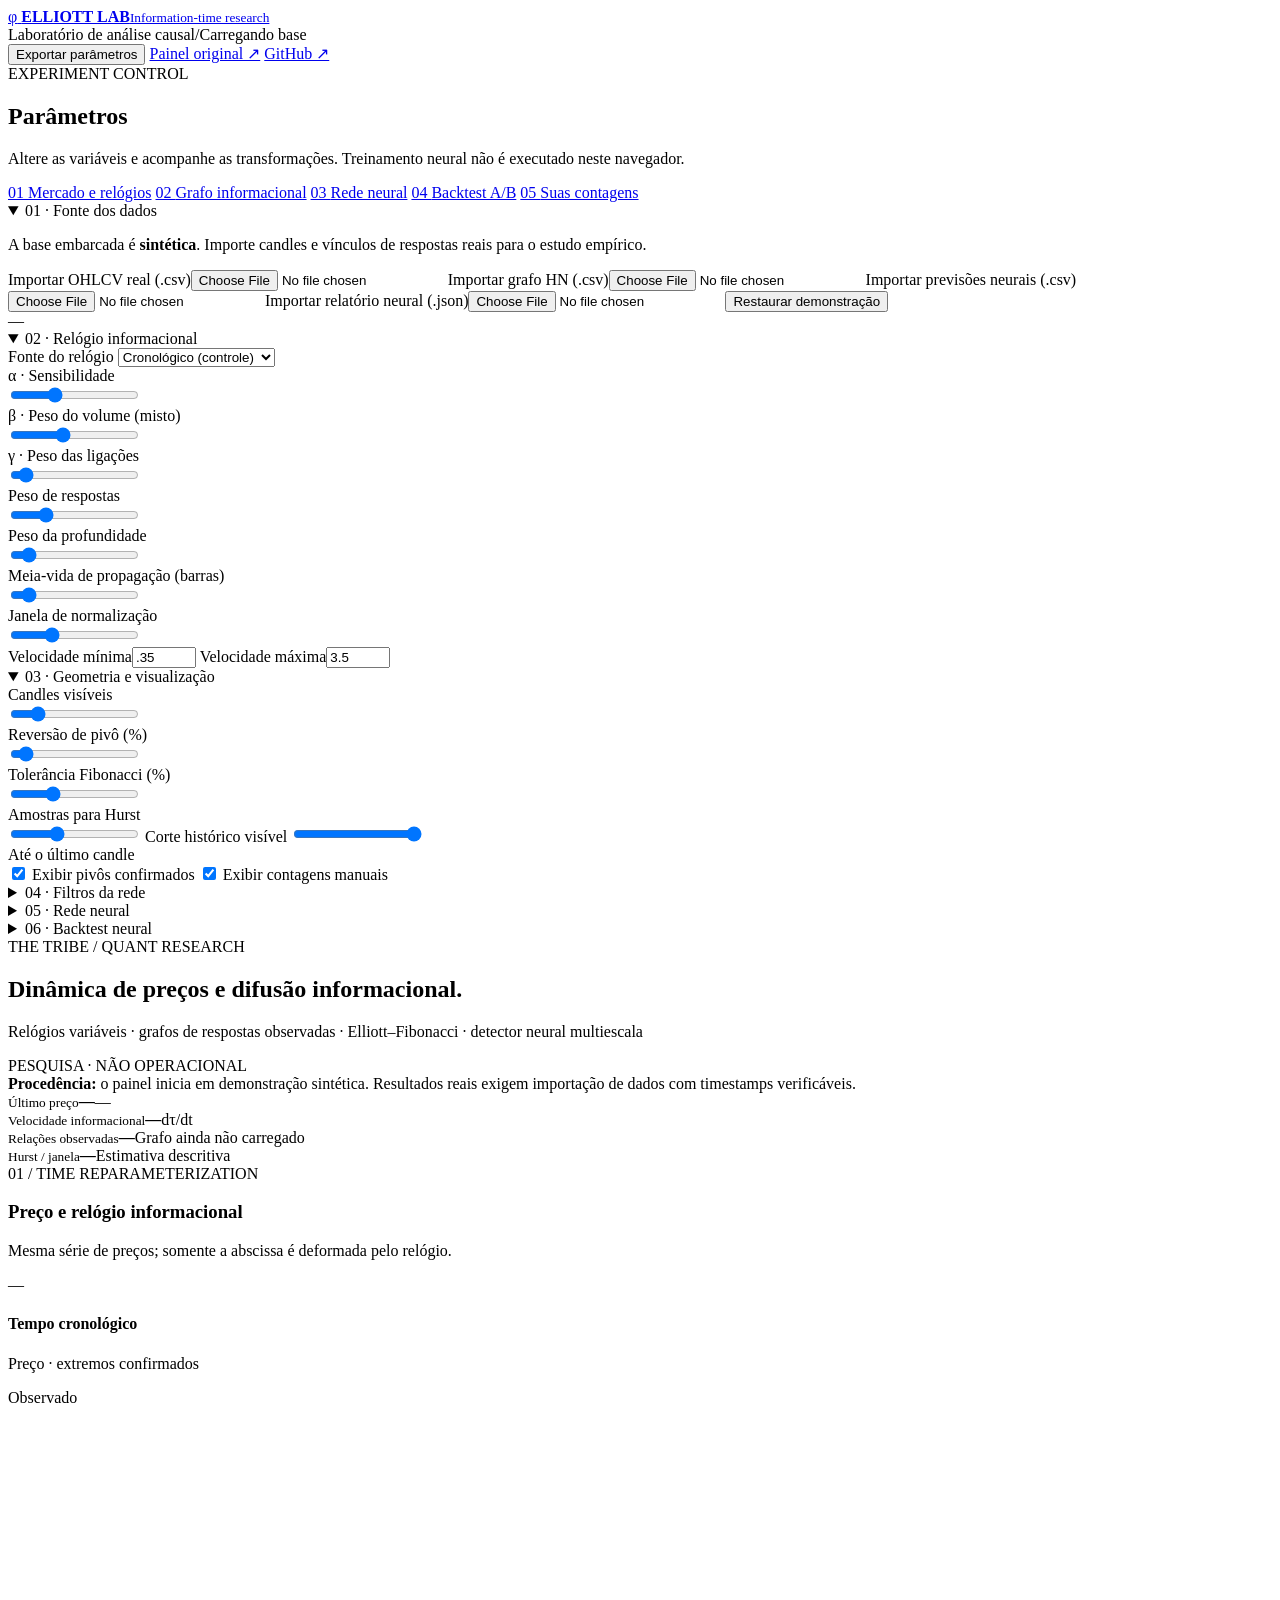
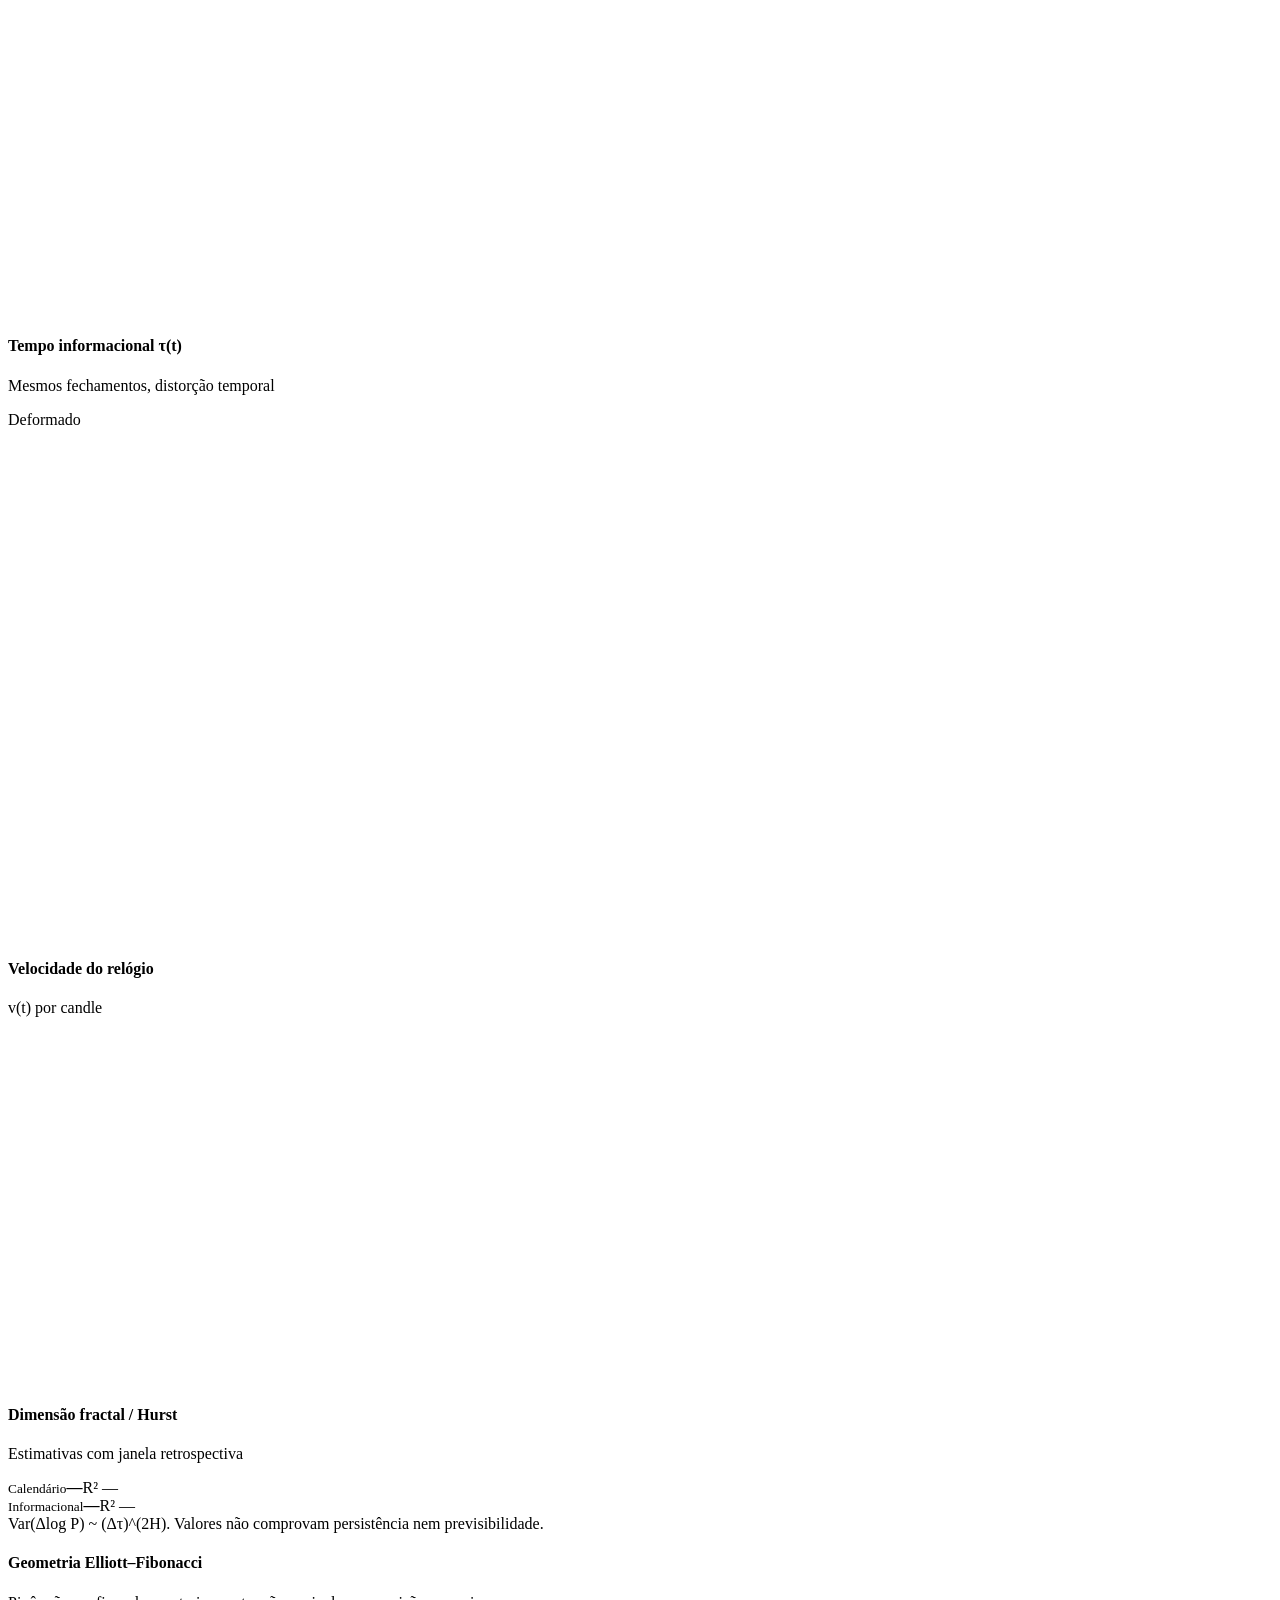
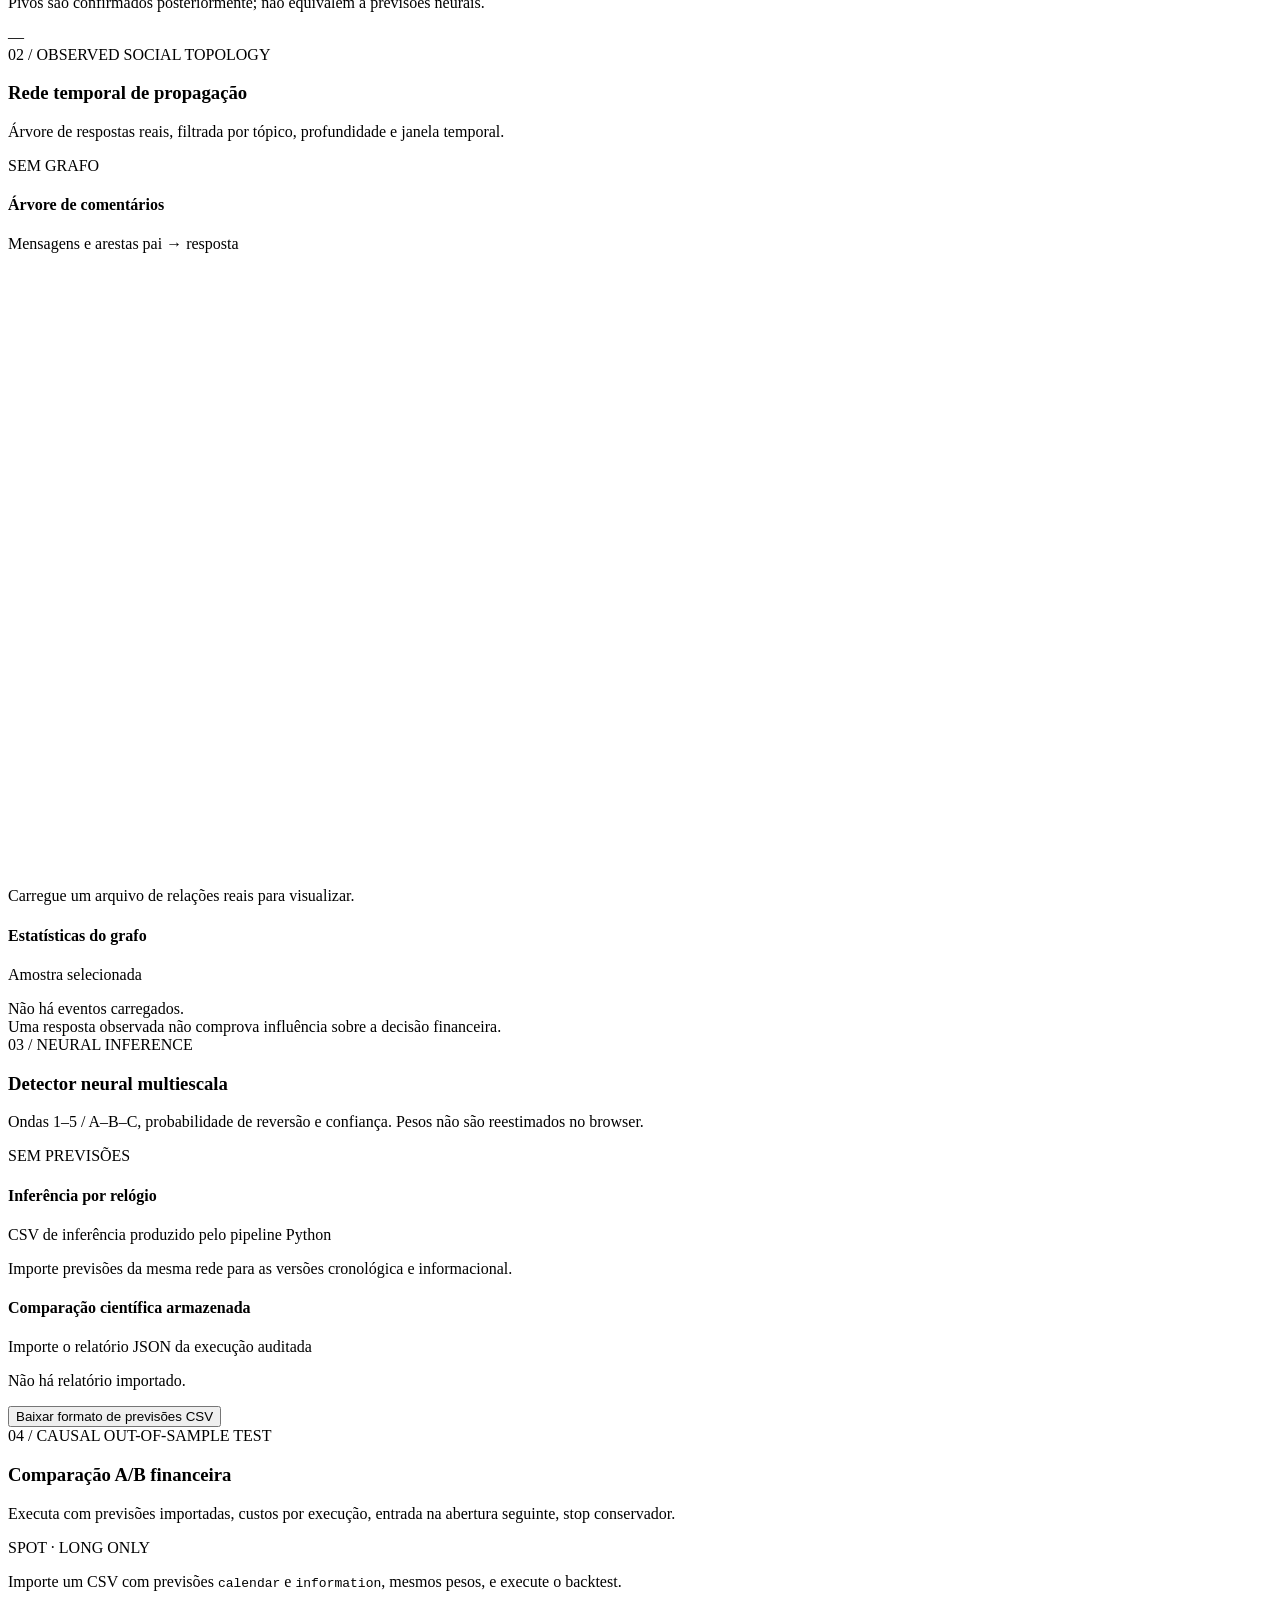
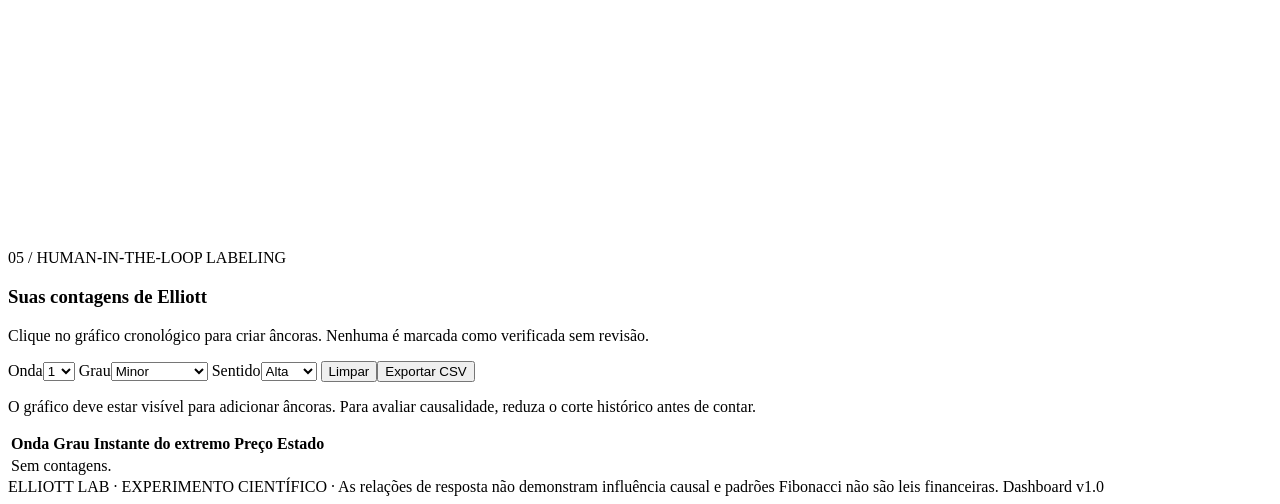
==== demo_output/dashboard.html @ 20eaad5c "feat(dashboard): build multi-panel Elliott research workspace with adjustable controls and data impo" ====
<!doctype html>
<html lang="pt-BR">
<head>
<meta charset="utf-8"/>
<meta name="viewport" content="width=device-width,initial-scale=1"/>
<meta name="theme-color" content="#07101e"/>
<meta name="description" content="Elliott–Fibonacci: laboratório causal de tempo informacional, redes de resposta, ondas e backtest neural."/>
<title>Elliott Lab · Tempo Informacional + Grafo Neural</title>
<link rel="stylesheet" href="/dashboard.css"/>
</head>
<body>
<header class="masthead">
  <a class="brand" href="/" aria-label="Elliott Laboratory, início">
    <span class="brandmark">φ</span>
    <span><strong>ELLIOTT LAB</strong><small>Information-time research</small></span>
  </a>
  <div class="header-center"><span class="status-dot"></span><span>Laboratório de análise causal</span><span class="small-separator">/</span><span id="datasetTag">Carregando base</span></div>
  <div class="header-actions">
    <button class="btn btn-subtle" id="exportConfig" type="button">Exportar parâmetros</button>
    <a class="btn btn-subtle" href="/PAINEL_INTERATIVO.html" target="_blank" rel="noopener">Painel original ↗</a>
    <a class="btn btn-primary" href="https://github.com/TheTRIBE-HighTECH/elliot_waves" target="_blank" rel="noopener">GitHub ↗</a>
  </div>
</header>
<div class="app-layout">
  <aside class="sidebar" id="sidebar" aria-label="Parâmetros do laboratório">
    <div class="sidebar-intro">
      <div class="eyebrow">EXPERIMENT CONTROL</div>
      <h1>Parâmetros</h1>
      <p>Altere as variáveis e acompanhe as transformações. Treinamento neural não é executado neste navegador.</p>
    </div>
    <nav class="side-nav" aria-label="Seções">
      <a href="#sec-market">01 <span>Mercado e relógios</span></a>
      <a href="#sec-graph">02 <span>Grafo informacional</span></a>
      <a href="#sec-neural">03 <span>Rede neural</span></a>
      <a href="#sec-backtest">04 <span>Backtest A/B</span></a>
      <a href="#sec-annotations">05 <span>Suas contagens</span></a>
    </nav>
    <details class="param-group" open>
      <summary>01 · Fonte dos dados</summary>
      <p class="group-note">A base embarcada é <strong>sintética</strong>. Importe candles e vínculos de respostas reais para o estudo empírico.</p>
      <label class="file-btn">Importar OHLCV real (.csv)<input id="marketFile" type="file" accept=".csv,text/csv" /></label>
      <label class="file-btn">Importar grafo HN (.csv)<input id="graphFile" type="file" accept=".csv,text/csv"/></label>
      <label class="file-btn">Importar previsões neurais (.csv)<input id="predictionsFile" type="file" accept=".csv,text/csv"/></label>
      <label class="file-btn">Importar relatório neural (.json)<input id="reportFile" type="file" accept=".json,application/json"/></label>
      <button id="loadDemo" class="btn btn-subtle full" type="button">Restaurar demonstração</button>
      <div class="file-description" id="filesStatus" aria-live="polite">—</div>
    </details>
    <details class="param-group" open>
      <summary>02 · Relógio informacional</summary>
      <label for="clockSource">Fonte do relógio</label>
      <select id="clockSource">
        <option value="calendar">Cronológico (controle)</option>
        <option value="volume">Volume e negociações</option>
        <option value="graph">Grafo de respostas</option>
        <option value="mixed">Volume + grafo</option>
      </select>
      <div class="input-row"><label for="alpha">α · Sensibilidade</label><output id="alphaOut"></output></div>
      <input id="alpha" type="range" min="0" max="2.0" step="0.05" value="0.65"/>
      <div class="input-row"><label for="beta">β · Peso do volume (misto)</label><output id="betaOut"></output></div>
      <input id="beta" type="range" min="0" max="1" step="0.05" value="0.40"/>
      <div class="input-row"><label for="gamma">γ · Peso das ligações</label><output id="gammaOut"></output></div>
      <input id="gamma" type="range" min="0" max="2" step=".05" value=".15"/>
      <div class="input-row"><label for="replyWeight">Peso de respostas</label><output id="replyWeightOut"></output></div>
      <input id="replyWeight" type="range" min="0" max="4" step=".1" value="1"/>
      <div class="input-row"><label for="depthWeight">Peso da profundidade</label><output id="depthWeightOut"></output></div>
      <input id="depthWeight" type="range" min="0" max="2" step=".05" value=".20"/>
      <div class="input-row"><label for="halfLife">Meia-vida de propagação (barras)</label><output id="halfLifeOut"></output></div>
      <input id="halfLife" type="range" min="1" max="72" step="1" value="8"/>
      <div class="input-row"><label for="window">Janela de normalização</label><output id="windowOut"></output></div>
      <input id="window" type="range" min="24" max="500" step="8" value="168"/>
      <div class="paired">
        <label>Velocidade mínima<input id="minSpeed" type="number" min=".1" max="3" step=".05" value=".35"/></label>
        <label>Velocidade máxima<input id="maxSpeed" type="number" min="1" max="10" step=".1" value="3.5"/></label>
      </div>
    </details>
    <details class="param-group" open>
      <summary>03 · Geometria e visualização</summary>
      <div class="input-row"><label for="visibleBars">Candles visíveis</label><output id="visibleBarsOut"></output></div>
      <input id="visibleBars" type="range" min="80" max="3000" step="20" value="600"/>
      <div class="input-row"><label for="reversal">Reversão de pivô (%)</label><output id="reversalOut"></output></div>
      <input id="reversal" type="range" min=".15" max="8" step=".05" value=".7"/>
      <div class="input-row"><label for="fibTolerance">Tolerância Fibonacci (%)</label><output id="fibToleranceOut"></output></div>
      <input id="fibTolerance" type="range" min="1" max="30" step="1" value="10"/>
      <div class="input-row"><label for="hurstWindow">Amostras para Hurst</label><output id="hurstWindowOut"></output></div>
      <input id="hurstWindow" type="range" min="80" max="1000" step="20" value="400"/>
      <label for="cutoff">Corte histórico visível</label>
      <input id="cutoff" type="range" min="30" max="100" step="1" value="100"/>
      <div class="group-note" id="cutoffLabel">Até o último candle</div>
      <label class="check"><input id="showPivots" type="checkbox" checked/> Exibir pivôs confirmados</label>
      <label class="check"><input id="showAnnotations" type="checkbox" checked/> Exibir contagens manuais</label>
    </details>
    <details class="param-group">
      <summary>04 · Filtros da rede</summary>
      <label for="topicFilter">Tópico</label>
      <select id="topicFilter"><option value="">Todos os tópicos</option></select>
      <div class="input-row"><label for="maxNodes">Nós visualizados</label><output id="maxNodesOut"></output></div>
      <input id="maxNodes" type="range" min="20" max="250" step="10" value="100"/>
      <div class="input-row"><label for="minDepth">Profundidade mínima</label><output id="minDepthOut"></output></div>
      <input id="minDepth" type="range" min="0" max="12" step="1" value="0"/>
      <div class="input-row"><label for="graphHorizon">Janela do grafo (horas)</label><output id="graphHorizonOut"></output></div>
      <input id="graphHorizon" type="range" min="24" max="1680" step="24" value="336"/>
    </details>
    <details class="param-group">
      <summary>05 · Rede neural</summary>
      <p class="group-note">Modelo e treinamento: parâmetros exportáveis para o pipeline Python. Probabilidades no navegador exigem CSV de inferência real.</p>
      <label for="architecture">Arquitetura proposta</label>
      <select id="architecture"><option value="tcn_multi">TCN multiescala</option><option value="graph_tcn">TCN + estatísticas de grafo</option><option value="gnn">TCN + GNN de arestas dirigidas</option><option value="mlp">MLP baseline</option><option value="gru_multi">GRU multiescala</option></select>
      <div class="input-row"><label for="epochs">Épocas (próximo treino)</label><output id="epochsOut"></output></div>
      <input id="epochs" type="range" min="2" max="100" step="2" value="12"/>
      <div class="input-row"><label for="dropout">Dropout</label><output id="dropoutOut"></output></div>
      <input id="dropout" type="range" min="0" max=".6" step=".05" value=".1"/>
      <div class="input-row"><label for="horizon">Reversão prevista (horas)</label><output id="horizonOut"></output></div>
      <input id="horizon" type="range" min="1" max="72" step="1" value="8"/>
      <label for="scales">Escalas (Fibonacci)</label>
      <select id="scales"><option value="1,3,8">1 · 3 · 8</option><option value="1,5,13">1 · 5 · 13</option><option value="2,8,21">2 · 8 · 21</option><option value="3,13,34">3 · 13 · 34</option></select>
      <label for="seed">Semente de treinamento</label><input id="seed" type="number" min="0" max="999999" step="1" value="31"/>
    </details>
    <details class="param-group">
      <summary>06 · Backtest neural</summary>
      <div class="input-row"><label for="waveProb">Probabilidade mínima: onda 3</label><output id="waveProbOut"></output></div>
      <input id="waveProb" type="range" min=".05" max=".95" step=".05" value=".45"/>
      <div class="input-row"><label for="revThr">Reversão máxima prevista</label><output id="revThrOut"></output></div>
      <input id="revThr" type="range" min=".05" max=".95" step=".05" value=".50"/>
      <div class="input-row"><label for="confThr">Confiança mínima</label><output id="confThrOut"></output></div>
      <input id="confThr" type="range" min=".05" max=".95" step=".05" value=".55"/>
      <div class="paired"><label>Capital inicial<input id="capital" type="number" min="100" step="100" value="10000"/></label><label>Risco por operação (%)<input id="riskPct" type="number" min=".1" max="10" step=".1" value="1"/></label></div>
      <div class="paired"><label>Taxa (bps/lado)<input id="feeBps" type="number" min="0" max="300" step="1" value="10"/></label><label>Slippage (bps/lado)<input id="slippageBps" type="number" min="0" max="300" step="1" value="3"/></label></div>
      <div class="paired"><label>Stop (%)<input id="stopPct" type="number" min=".1" max="30" step=".1" value="2"/></label><label>Take profit (%)<input id="takePct" type="number" min=".1" max="60" step=".1" value="4"/></label></div>
      <button id="runBacktest" class="btn btn-primary full" type="button">Executar backtest A/B</button>
    </details>
  </aside>
  <main class="workspace" id="main">
    <div class="page-heading"><div><div class="eyebrow">THE TRIBE / QUANT RESEARCH</div><h2>Dinâmica de preços e difusão informacional<span class="accent">.</span></h2><p>Relógios variáveis · grafos de respostas observadas · Elliott–Fibonacci · detector neural multiescala</p></div><div class="heading-pill" id="modeBadge">PESQUISA · NÃO OPERACIONAL</div></div>
    <div class="notice" id="notice"><strong>Procedência:</strong> o painel inicia em demonstração sintética. Resultados reais exigem importação de dados com timestamps verificáveis.</div>
    <div class="stats" id="kpis">
      <article class="stat"><small>Último preço</small><strong id="statPrice">—</strong><span id="statPriceSub">—</span></article>
      <article class="stat"><small>Velocidade informacional</small><strong id="statSpeed">—</strong><span id="statSpeedSub">dτ/dt</span></article>
      <article class="stat"><small>Relações observadas</small><strong id="statEdges">—</strong><span id="statEdgesSub">Grafo ainda não carregado</span></article>
      <article class="stat"><small>Hurst / janela</small><strong id="statHurst">—</strong><span id="statHurstSub">Estimativa descritiva</span></article>
    </div>
    <section class="section" id="sec-market">
      <div class="section-head"><div><div class="eyebrow">01 / TIME REPARAMETERIZATION</div><h3>Preço e relógio informacional</h3><p>Mesma série de preços; somente a abscissa é deformada pelo relógio.</p></div><span class="tag" id="marketCount">—</span></div>
      <div class="chart-grid">
        <article class="panel chart-panel"><div class="panel-heading"><div><h4>Tempo cronológico</h4><p>Preço · extremos confirmados</p></div><span class="chart-key"><i class="line-cyan"></i> Observado</span></div><svg id="calendarChart" role="img" aria-label="Preço no tempo cronológico" viewBox="0 0 600 240" preserveAspectRatio="none"></svg></article>
        <article class="panel chart-panel"><div class="panel-heading"><div><h4>Tempo informacional τ(t)</h4><p>Mesmos fechamentos, distorção temporal</p></div><span class="chart-key"><i class="line-amber"></i> Deformado</span></div><svg id="informationChart" role="img" aria-label="Preço no tempo informacional" viewBox="0 0 600 240" preserveAspectRatio="none"></svg></article>
      </div>
      <div class="chart-grid">
        <article class="panel"><div class="panel-heading"><div><h4>Velocidade do relógio</h4><p>v(t) por candle</p></div></div><svg id="speedChart" viewBox="0 0 600 165" preserveAspectRatio="none" role="img" aria-label="Velocidade informacional ao longo do tempo"></svg></article>
        <article class="panel"><div class="panel-heading"><div><h4>Dimensão fractal / Hurst</h4><p>Estimativas com janela retrospectiva</p></div></div><div class="hurst-dual"><div><small>Calendário</small><strong id="hurstCalendar">—</strong><span id="hurstCalendarR2">R² —</span></div><div><small>Informacional</small><strong id="hurstInformation">—</strong><span id="hurstInformationR2">R² —</span></div></div><div class="math-note" id="hurstNote">Var(Δlog P) ~ (Δτ)^(2H). Valores não comprovam persistência nem previsibilidade.</div></article>
      </div>
      <article class="panel" id="geometryPanel"><div class="panel-heading"><div><h4>Geometria Elliott–Fibonacci</h4><p>Pivôs são confirmados posteriormente; não equivalem a previsões neurais.</p></div></div><div class="fib-details" id="fibDetails">—</div></article>
    </section>
    <section class="section" id="sec-graph">
      <div class="section-head"><div><div class="eyebrow">02 / OBSERVED SOCIAL TOPOLOGY</div><h3>Rede temporal de propagação</h3><p>Árvore de respostas reais, filtrada por tópico, profundidade e janela temporal.</p></div><span class="tag" id="graphStatus">SEM GRAFO</span></div>
      <div class="chart-grid graph-grid">
        <article class="panel graph-panel"><div class="panel-heading"><div><h4>Árvore de comentários</h4><p>Mensagens e arestas pai → resposta</p></div></div><svg id="graphChart" viewBox="0 0 700 340" preserveAspectRatio="xMidYMid meet" role="img" aria-label="Grafo de respostas"></svg><div id="graphLegend" class="graph-legend">Carregue um arquivo de relações reais para visualizar.</div></article>
        <article class="panel"><div class="panel-heading"><div><h4>Estatísticas do grafo</h4><p>Amostra selecionada</p></div></div><div class="graph-stats" id="graphStats">Não há eventos carregados.</div><div class="info-strip" id="graphInterpretation">Uma resposta observada não comprova influência sobre a decisão financeira.</div></article>
      </div>
    </section>
    <section class="section" id="sec-neural">
      <div class="section-head"><div><div class="eyebrow">03 / NEURAL INFERENCE</div><h3>Detector neural multiescala</h3><p>Ondas 1–5 / A–B–C, probabilidade de reversão e confiança. Pesos não são reestimados no browser.</p></div><span class="tag" id="neuralStatus">SEM PREVISÕES</span></div>
      <div class="chart-grid">
        <article class="panel"><div class="panel-heading"><div><h4>Inferência por relógio</h4><p>CSV de inferência produzido pelo pipeline Python</p></div></div><div id="neuralOutputs" class="neural-outputs"><p class="empty-text">Importe previsões da mesma rede para as versões cronológica e informacional.</p></div></article>
        <article class="panel"><div class="panel-heading"><div><h4>Comparação científica armazenada</h4><p>Importe o relatório JSON da execução auditada</p></div></div><div id="reportSummary" class="report-summary"><p class="empty-text">Não há relatório importado.</p></div><button id="downloadExampleSchema" class="btn btn-subtle" type="button">Baixar formato de previsões CSV</button></article>
      </div>
    </section>
    <section class="section" id="sec-backtest">
      <div class="section-head"><div><div class="eyebrow">04 / CAUSAL OUT-OF-SAMPLE TEST</div><h3>Comparação A/B financeira</h3><p>Executa com previsões importadas, custos por execução, entrada na abertura seguinte, stop conservador.</p></div><span class="tag">SPOT · LONG ONLY</span></div>
      <article class="panel"><div id="backtestSummary"><p class="empty-text">Importe um CSV com previsões <code>calendar</code> e <code>information</code>, mesmos pesos, e execute o backtest.</p></div><svg id="equityChart" role="img" aria-label="Curvas de patrimônio A/B" viewBox="0 0 1060 200" preserveAspectRatio="none"></svg></article>
    </section>
    <section class="section" id="sec-annotations">
      <div class="section-head"><div><div class="eyebrow">05 / HUMAN-IN-THE-LOOP LABELING</div><h3>Suas contagens de Elliott</h3><p>Clique no gráfico cronológico para criar âncoras. Nenhuma é marcada como verificada sem revisão.</p></div></div>
      <article class="panel">
        <div class="annotation-controls"><label>Onda<select id="waveLabel"><option>1</option><option>2</option><option>3</option><option>4</option><option>5</option><option>A</option><option>B</option><option>C</option></select></label>
        <label>Grau<select id="waveDegree"><option>Minor</option><option>Minute</option><option>Minuette</option><option>Intermediate</option><option>Primary</option><option>Cycle</option></select></label>
        <label>Sentido<select id="waveDirection"><option value="bull">Alta</option><option value="bear">Baixa</option></select></label>
        <button id="clearAnnotations" class="btn btn-subtle" type="button">Limpar</button><button id="exportAnnotations" class="btn btn-primary" type="button">Exportar CSV</button></div>
        <p id="annotationHelp" class="group-note">O gráfico deve estar visível para adicionar âncoras. Para avaliar causalidade, reduza o corte histórico antes de contar.</p>
        <div class="annotation-table"><table><thead><tr><th>Onda</th><th>Grau</th><th>Instante do extremo</th><th>Preço</th><th>Estado</th><th></th></tr></thead><tbody id="annotationsTable"><tr><td colspan="6">Sem contagens.</td></tr></tbody></table></div>
      </article>
    </section>
    <footer class="footer">ELLIOTT LAB · EXPERIMENTO CIENTÍFICO · As relações de resposta não demonstram influência causal e padrões Fibonacci não são leis financeiras. <span id="footerVersion">Dashboard v1.0</span></footer>
  </main>
</div>
<div class="toast" id="toast" role="status" aria-live="polite"></div>
<script type="module" src="/dashboard.js"></script>
</body>
</html>
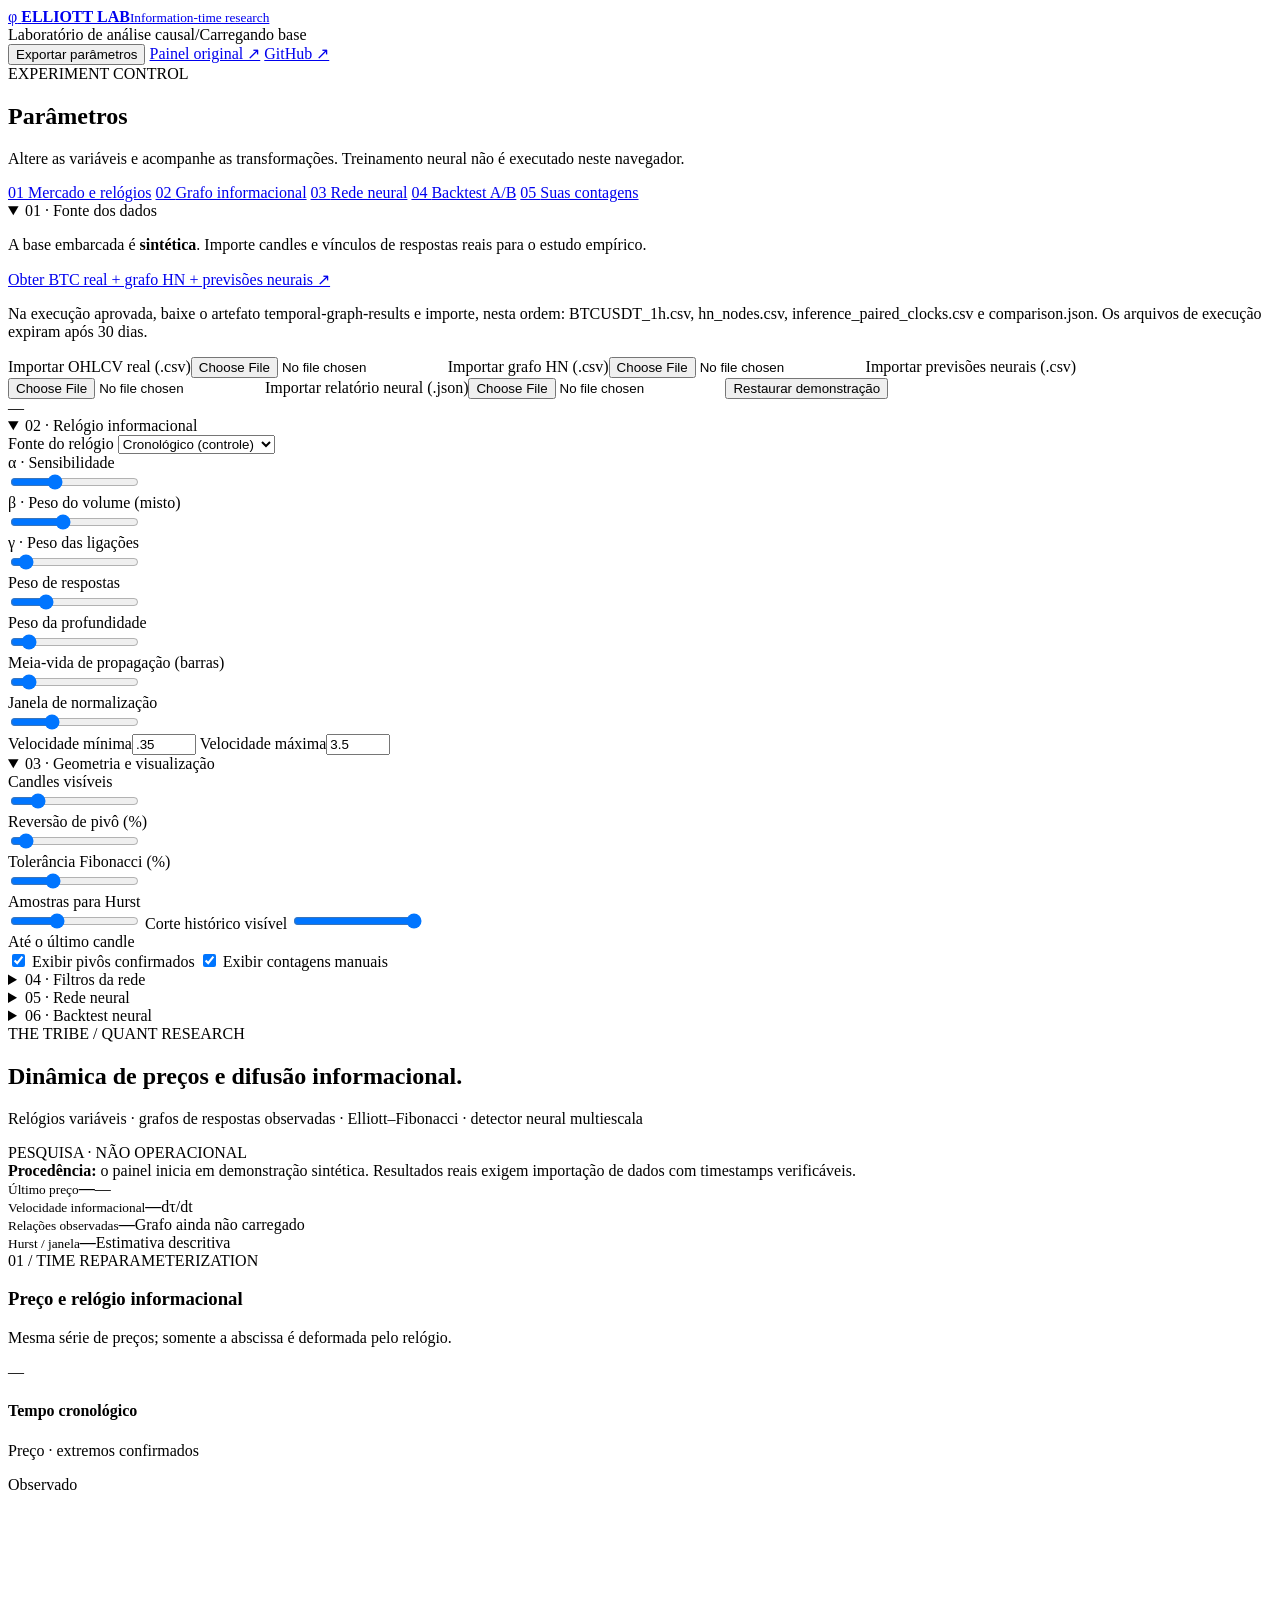
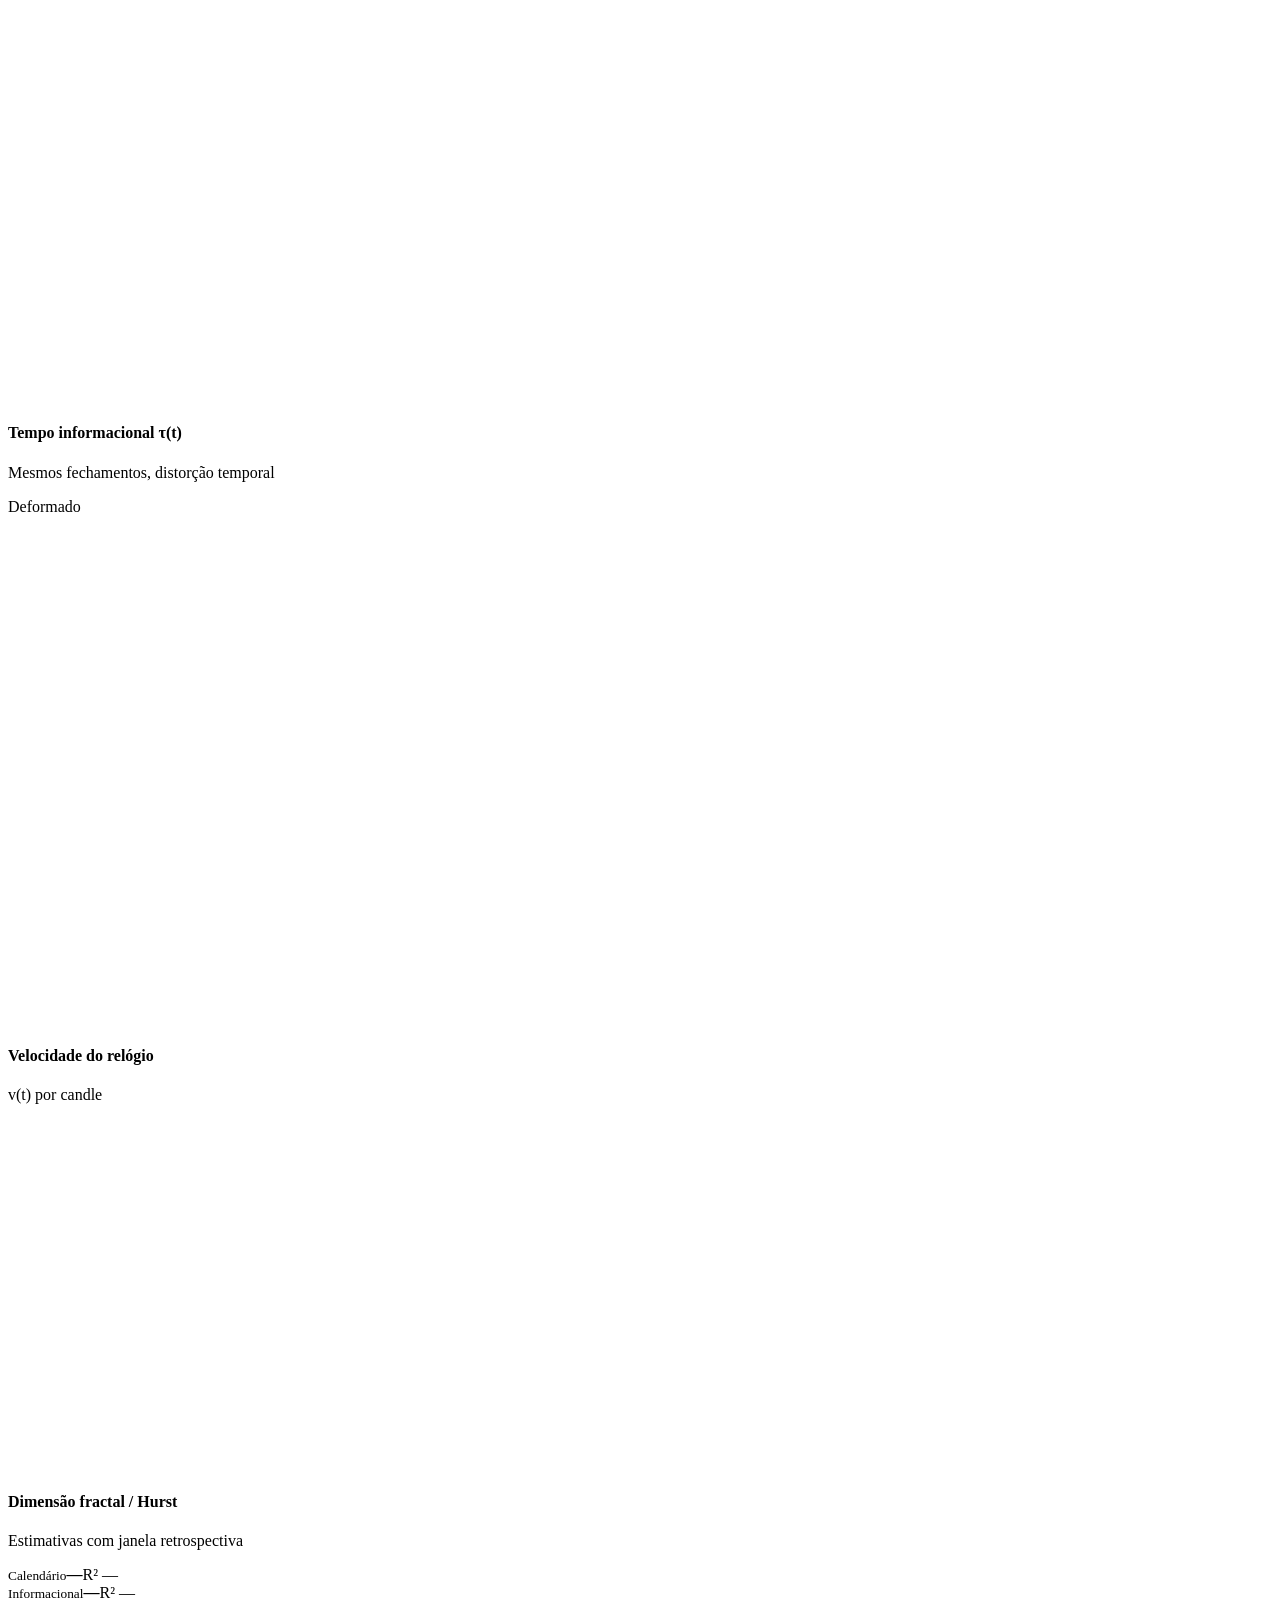
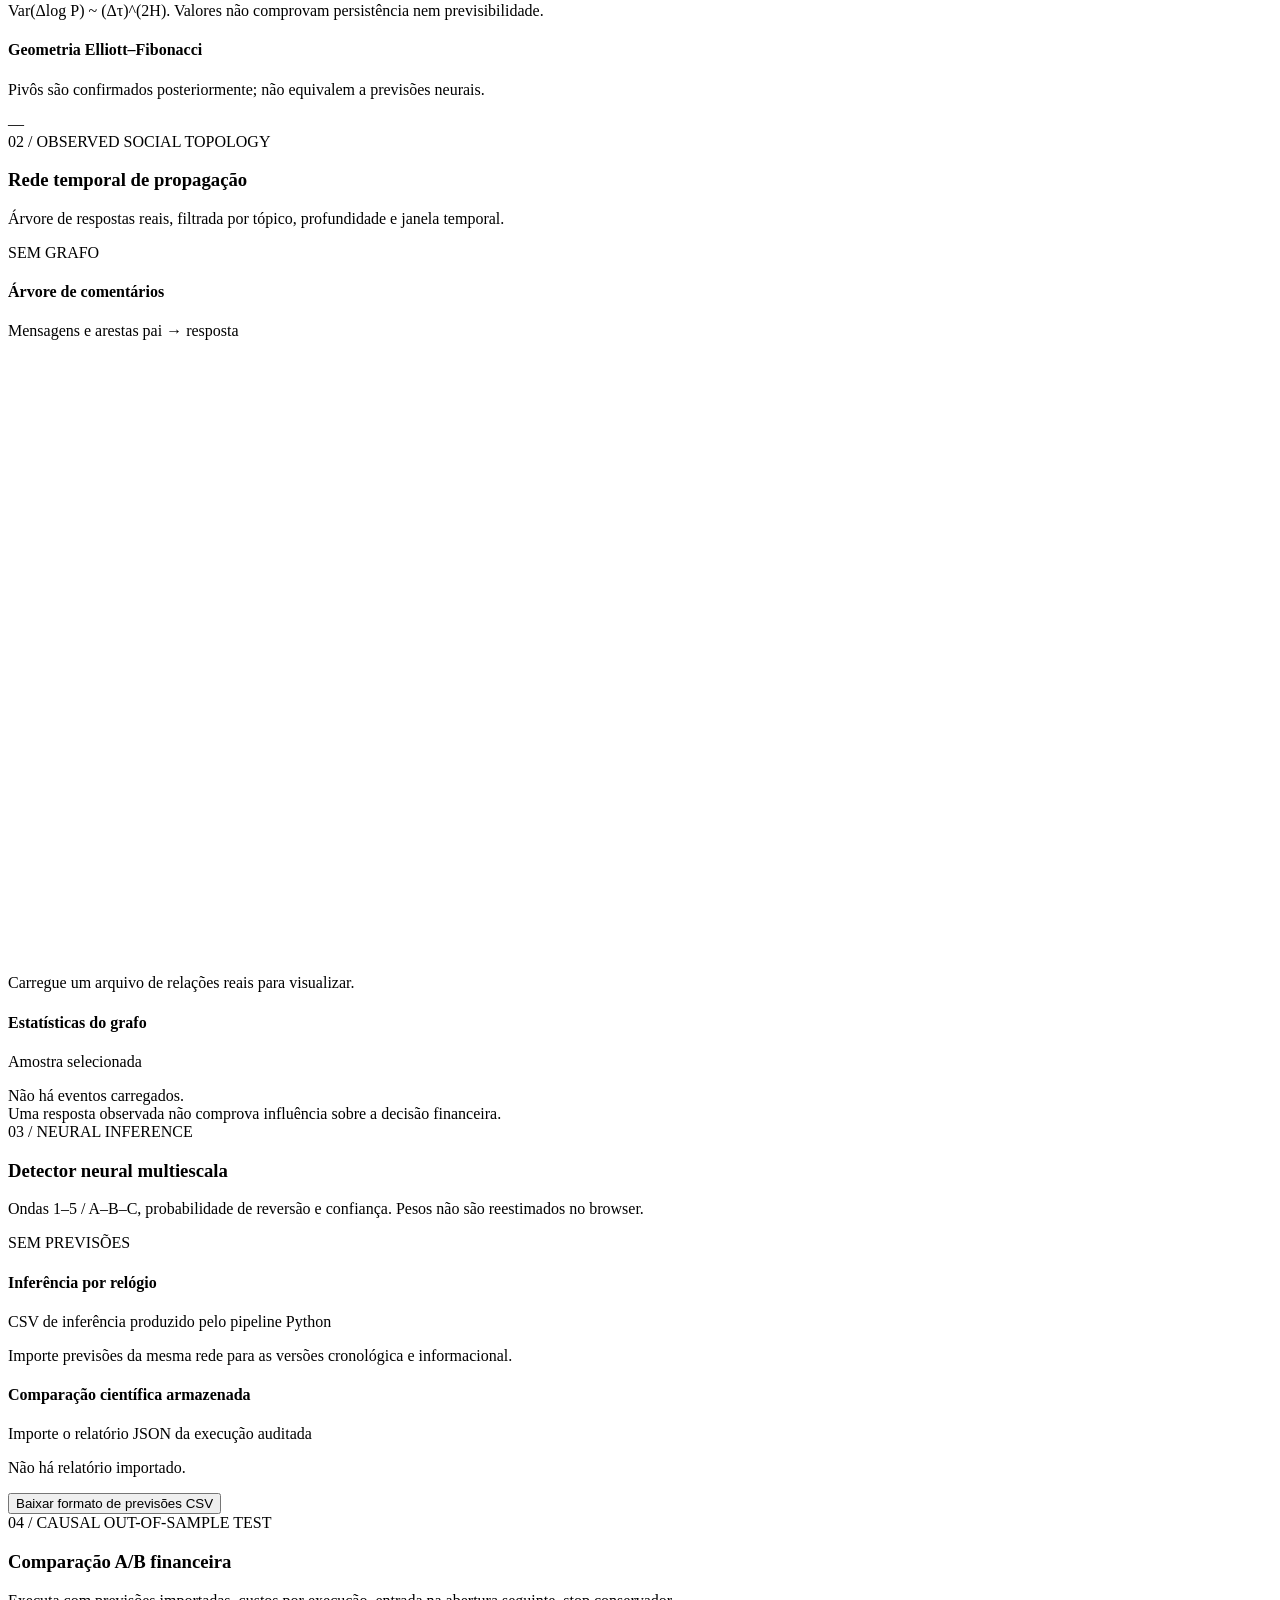
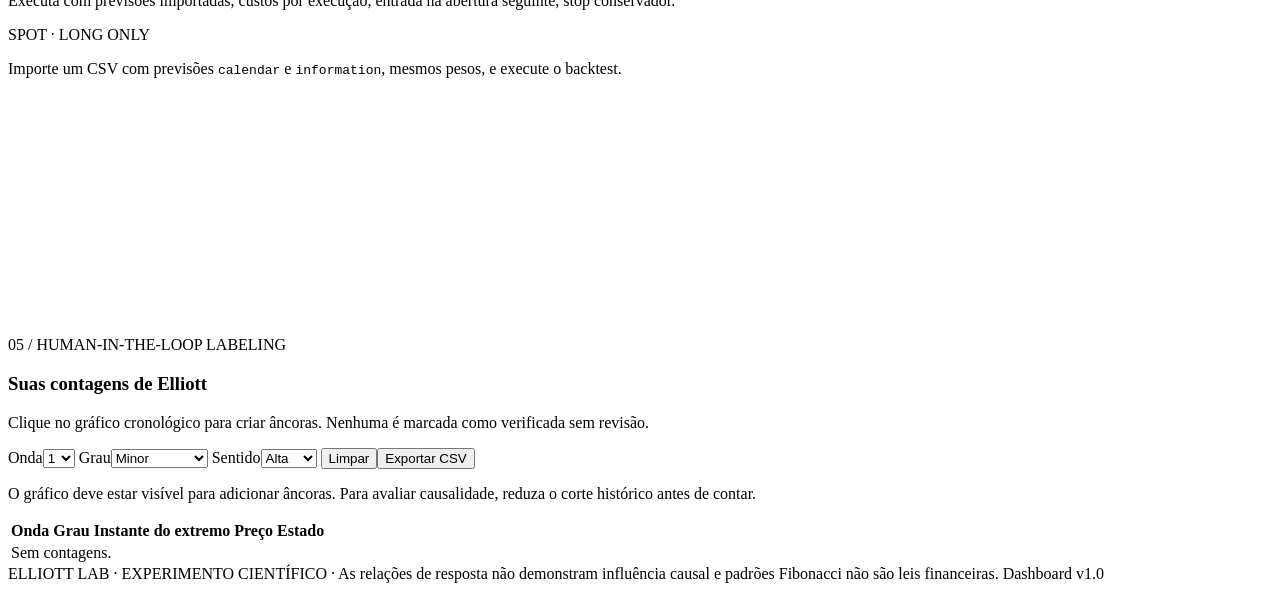
==== commit 806e0a2f: "feat(dashboard): link live historical research artifacts and exact import order from GitHub Actions" ====
--- a/demo_output/dashboard.html
+++ b/demo_output/dashboard.html
@@ -38,6 +38,8 @@
     <details class="param-group" open>
       <summary>01 · Fonte dos dados</summary>
       <p class="group-note">A base embarcada é <strong>sintética</strong>. Importe candles e vínculos de respostas reais para o estudo empírico.</p>
+      <a class="file-btn" href="https://github.com/TheTRIBE-HighTECH/elliot_waves/actions/workflows/temporal-graph.yml" target="_blank" rel="noopener">Obter BTC real + grafo HN + previsões neurais ↗</a>
+      <p class="group-note">Na execução aprovada, baixe o artefato temporal-graph-results e importe, nesta ordem: BTCUSDT_1h.csv, hn_nodes.csv, inference_paired_clocks.csv e comparison.json. Os arquivos de execução expiram após 30 dias.</p>
       <label class="file-btn">Importar OHLCV real (.csv)<input id="marketFile" type="file" accept=".csv,text/csv" /></label>
       <label class="file-btn">Importar grafo HN (.csv)<input id="graphFile" type="file" accept=".csv,text/csv"/></label>
       <label class="file-btn">Importar previsões neurais (.csv)<input id="predictionsFile" type="file" accept=".csv,text/csv"/></label>
@@ -123,6 +125,9 @@
       <input id="revThr" type="range" min=".05" max=".95" step=".05" value=".50"/>
       <div class="input-row"><label for="confThr">Confiança mínima</label><output id="confThrOut"></output></div>
       <input id="confThr" type="range" min=".05" max=".95" step=".05" value=".55"/>
+      <div class="input-row"><label for="signalMaxAgeHours">Validade da previsão (horas)</label><output id="signalMaxAgeHoursOut"></output></div>
+      <input id="signalMaxAgeHours" type="range" min="1" max="72" step="1" value="12"/>
+      <p class="group-note">As previsões são geradas a cada 12 horas no modelo atual. O sinal permanece utilizável apenas pelo prazo acima; não é atualizado artificialmente a cada candle.</p>
       <div class="paired"><label>Capital inicial<input id="capital" type="number" min="100" step="100" value="10000"/></label><label>Risco por operação (%)<input id="riskPct" type="number" min=".1" max="10" step=".1" value="1"/></label></div>
       <div class="paired"><label>Taxa (bps/lado)<input id="feeBps" type="number" min="0" max="300" step="1" value="10"/></label><label>Slippage (bps/lado)<input id="slippageBps" type="number" min="0" max="300" step="1" value="3"/></label></div>
       <div class="paired"><label>Stop (%)<input id="stopPct" type="number" min=".1" max="30" step=".1" value="2"/></label><label>Take profit (%)<input id="takePct" type="number" min=".1" max="60" step=".1" value="4"/></label></div>
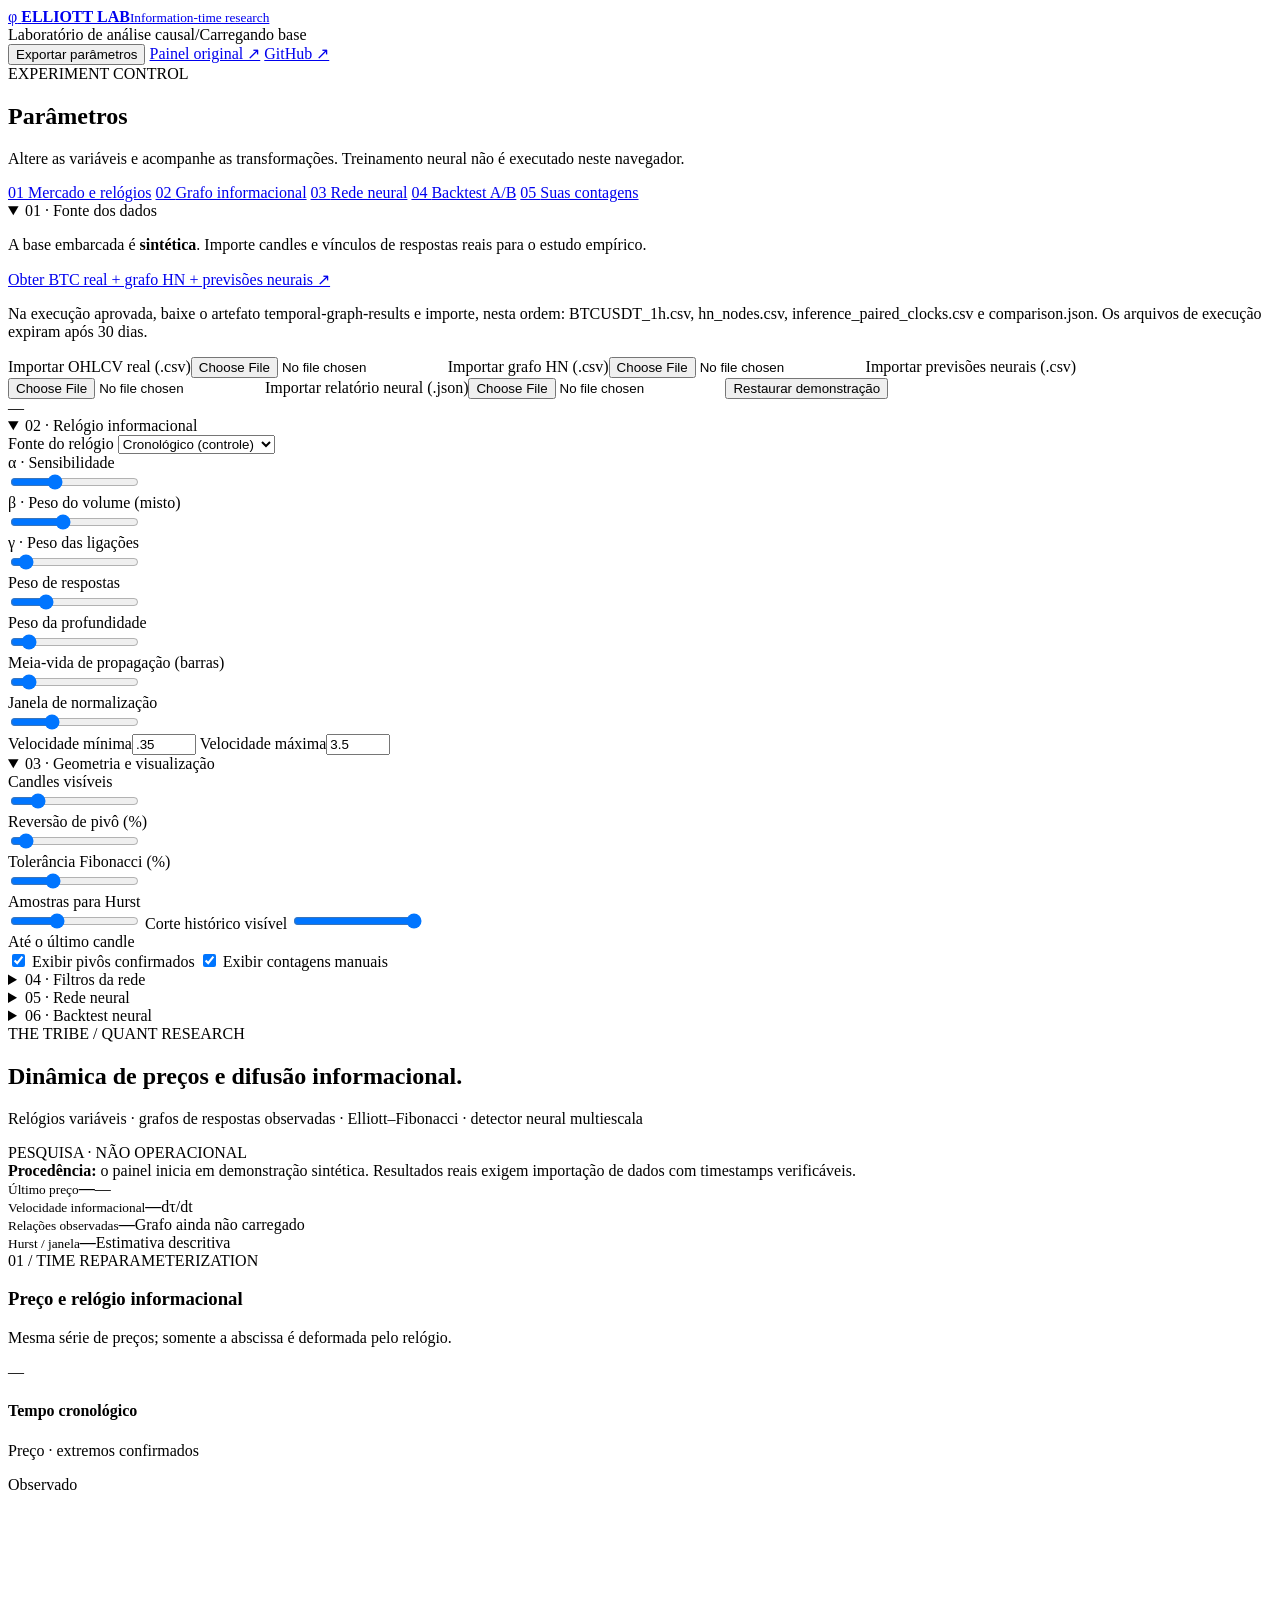
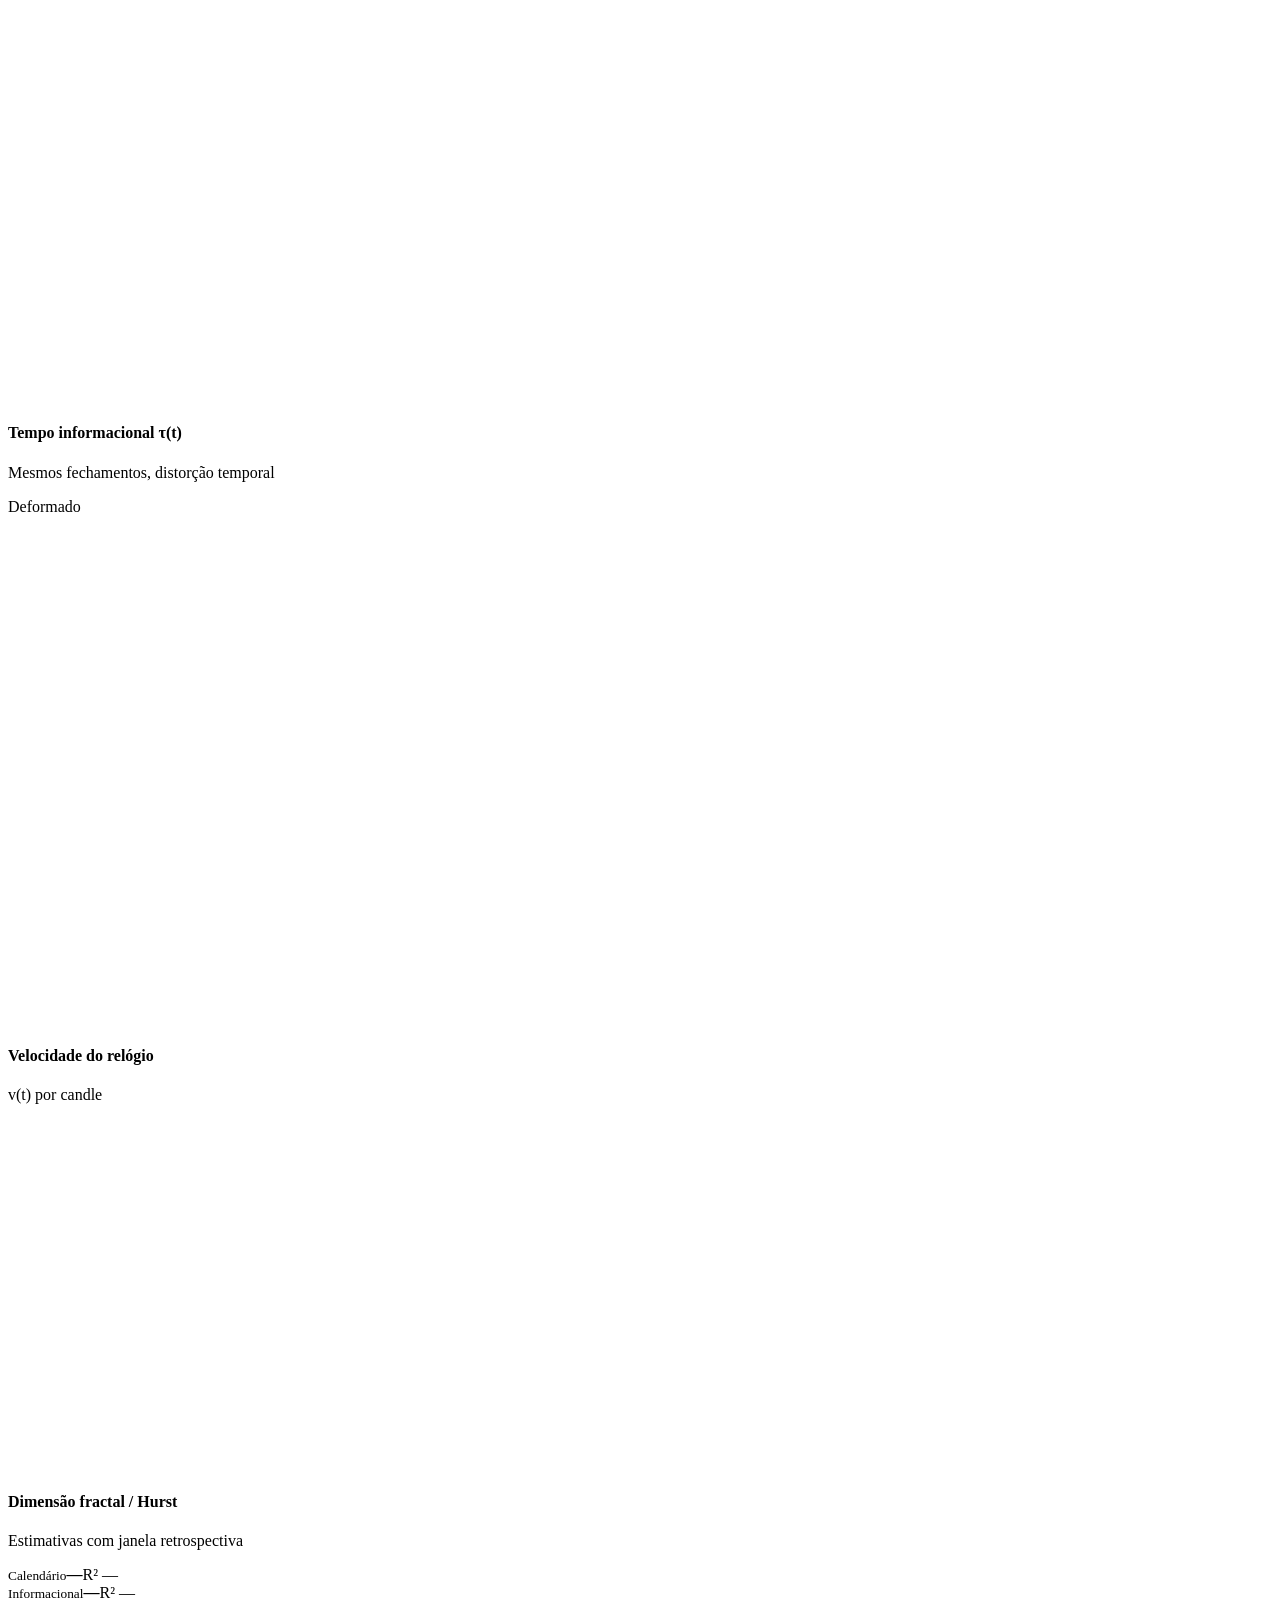
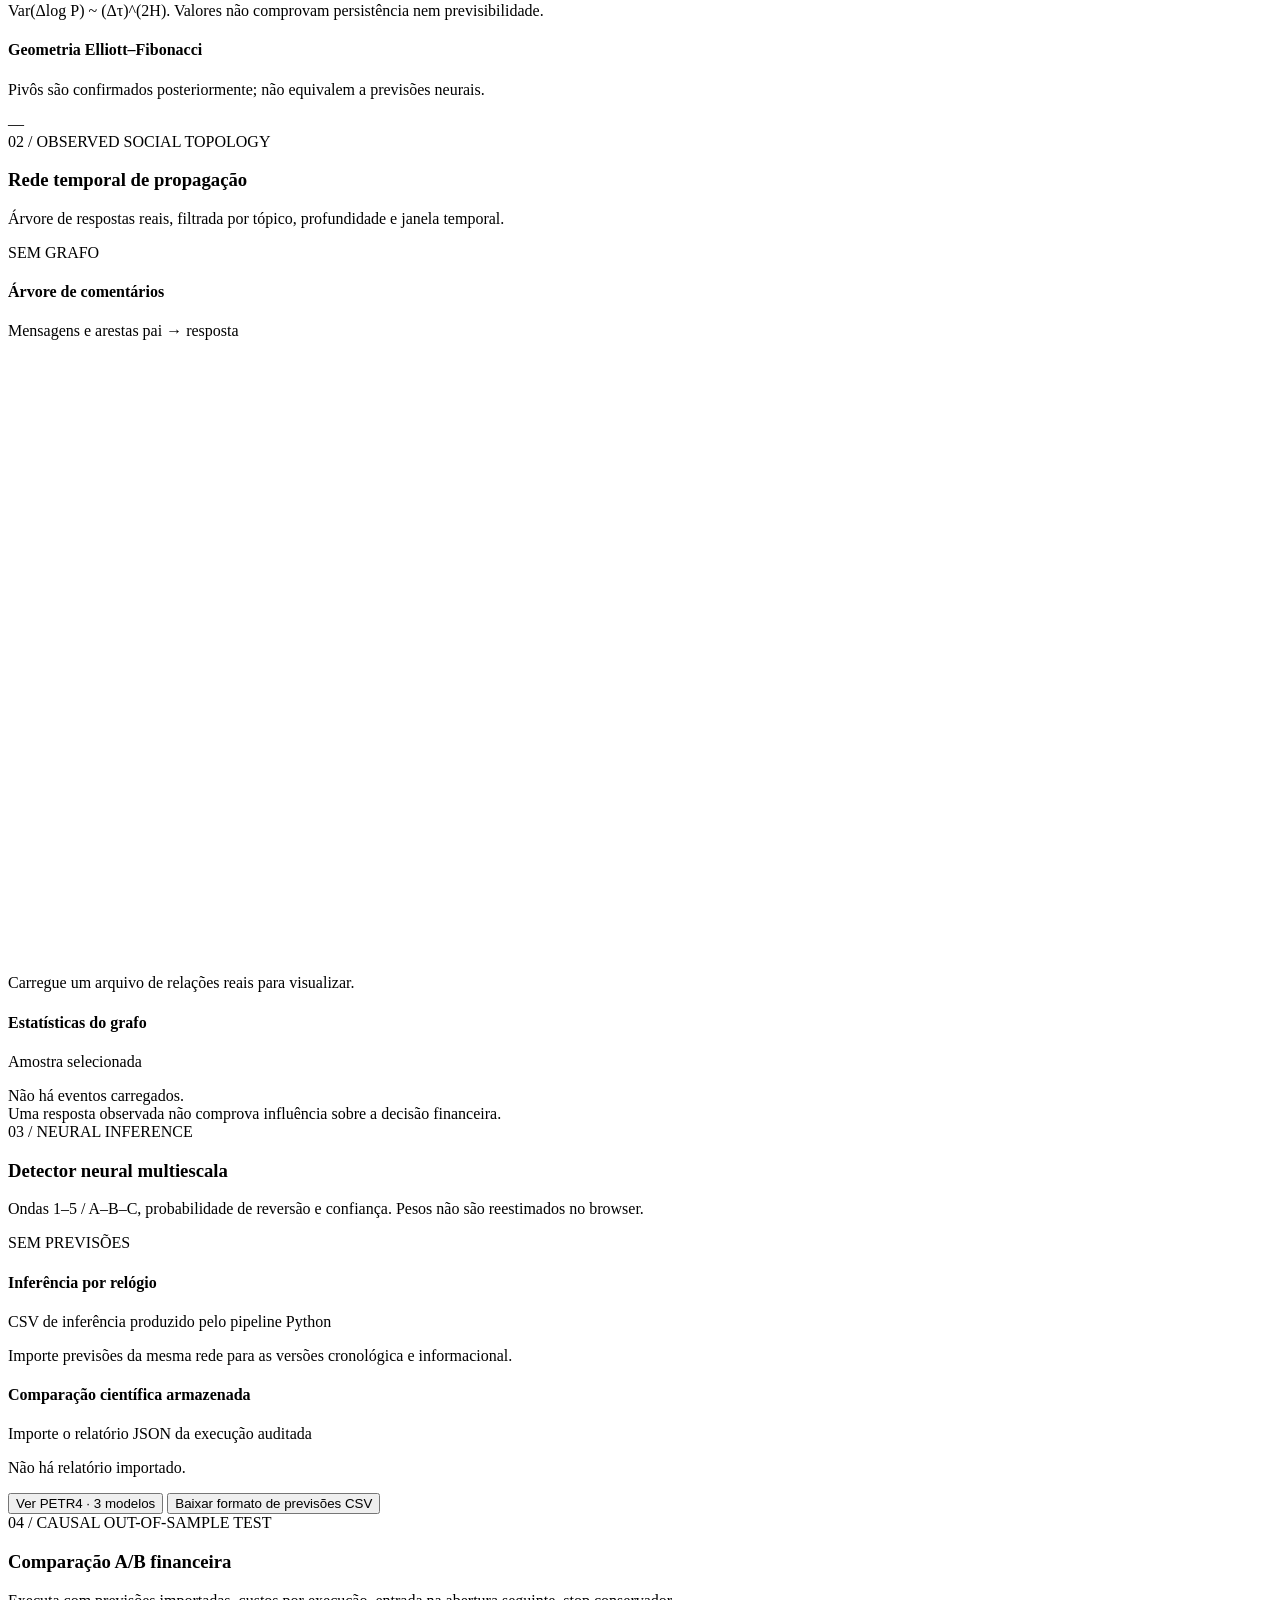
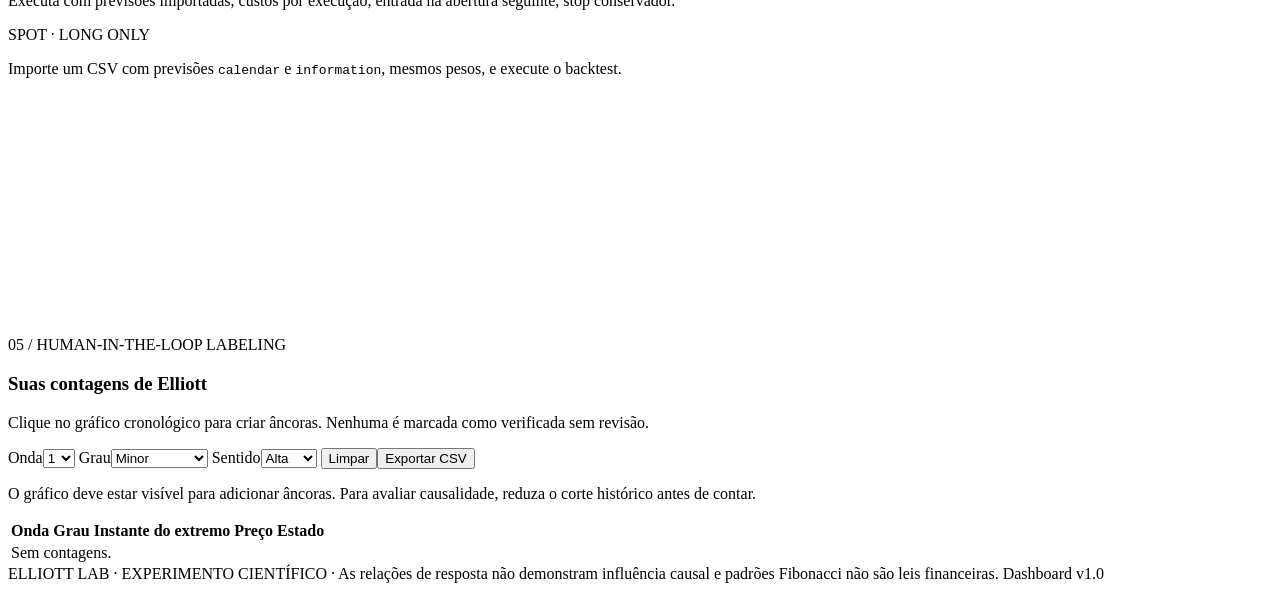
==== commit 2e3b7d5d: "feat(dashboard): one-click PETR4 three-model benchmark panel" ====
--- a/demo_output/dashboard.html
+++ b/demo_output/dashboard.html
@@ -166,7 +166,10 @@
       <div class="section-head"><div><div class="eyebrow">03 / NEURAL INFERENCE</div><h3>Detector neural multiescala</h3><p>Ondas 1–5 / A–B–C, probabilidade de reversão e confiança. Pesos não são reestimados no browser.</p></div><span class="tag" id="neuralStatus">SEM PREVISÕES</span></div>
       <div class="chart-grid">
         <article class="panel"><div class="panel-heading"><div><h4>Inferência por relógio</h4><p>CSV de inferência produzido pelo pipeline Python</p></div></div><div id="neuralOutputs" class="neural-outputs"><p class="empty-text">Importe previsões da mesma rede para as versões cronológica e informacional.</p></div></article>
-        <article class="panel"><div class="panel-heading"><div><h4>Comparação científica armazenada</h4><p>Importe o relatório JSON da execução auditada</p></div></div><div id="reportSummary" class="report-summary"><p class="empty-text">Não há relatório importado.</p></div><button id="downloadExampleSchema" class="btn btn-subtle" type="button">Baixar formato de previsões CSV</button></article>
+        <article class="panel"><div class="panel-heading"><div><h4>Comparação científica armazenada</h4><p>Importe o relatório JSON da execução auditada</p></div></div><div id="reportSummary" class="report-summary"><p class="empty-text">Não há relatório importado.</p></div><div class="annotation-controls">
+        <button id="loadPetr4Report" class="btn btn-primary" type="button">Ver PETR4 · 3 modelos</button>
+        <button id="downloadExampleSchema" class="btn btn-subtle" type="button">Baixar formato de previsões CSV</button>
+      </div></article>
       </div>
     </section>
     <section class="section" id="sec-backtest">
